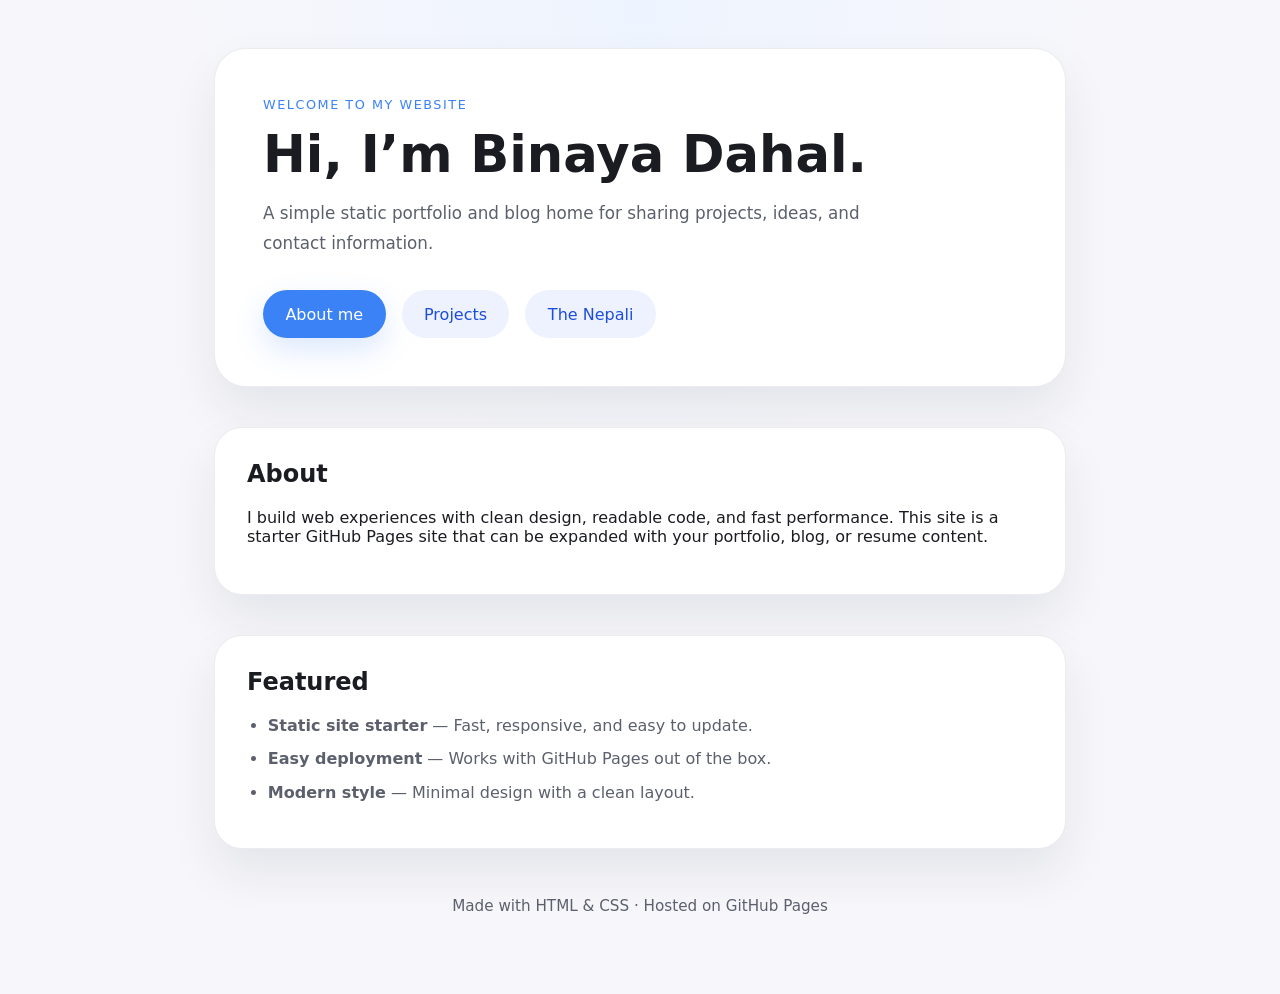
==== index.html @ 52baefce "Publish the Nepali page" ====
<!DOCTYPE html>
<html lang="en">
<head>
  <meta charset="UTF-8" />
  <meta name="viewport" content="width=device-width, initial-scale=1.0" />
  <title>Binaya Dahal</title>
  <link rel="stylesheet" href="styles.css" />
</head>
<body>
  <main class="page-shell">
    <section class="hero">
      <p class="eyebrow">Welcome to my website</p>
      <h1>Hi, I’m Binaya Dahal.</h1>
      <p class="intro">A simple static portfolio and blog home for sharing projects, ideas, and contact information.</p>
      <div class="actions">
        <a href="#about" class="button">About me</a>
        <a href="#projects" class="button button-secondary">Projects</a>
        <a href="the-nepali.html" class="button button-secondary">The Nepali</a>
      </div>
    </section>

    <section id="about" class="section-card">
      <h2>About</h2>
      <p>I build web experiences with clean design, readable code, and fast performance. This site is a starter GitHub Pages site that can be expanded with your portfolio, blog, or resume content.</p>
    </section>

    <section id="projects" class="section-card">
      <h2>Featured</h2>
      <ul class="feature-list">
        <li><strong>Static site starter</strong> — Fast, responsive, and easy to update.</li>
        <li><strong>Easy deployment</strong> — Works with GitHub Pages out of the box.</li>
        <li><strong>Modern style</strong> — Minimal design with a clean layout.</li>
      </ul>
    </section>

    <footer class="footer">
      <p>Made with HTML &amp; CSS · Hosted on GitHub Pages</p>
    </footer>
  </main>
</body>
</html>
---- styles.css ----
:root {
  color-scheme: light;
  --bg: #f7f7fb;
  --surface: #ffffff;
  --text: #1b1c21;
  --muted: #5c606d;
  --primary: #3b82f6;
  --primary-strong: #1d4ed8;
  --border: rgba(15, 23, 42, 0.08);
  --shadow: 0 24px 48px rgba(15, 23, 42, 0.08);
  font-family: Inter, system-ui, -apple-system, BlinkMacSystemFont, "Segoe UI", sans-serif;
}

* {
  box-sizing: border-box;
}

html {
  scroll-behavior: smooth;
}

body {
  margin: 0;
  min-height: 100vh;
  background: radial-gradient(circle at top, #eef4ff, transparent 40%), var(--bg);
  color: var(--text);
}

.page-shell {
  max-width: 900px;
  margin: 0 auto;
  padding: 3rem 1.5rem 4rem;
}

.hero {
  background: var(--surface);
  border: 1px solid var(--border);
  border-radius: 32px;
  box-shadow: var(--shadow);
  padding: 3rem;
}

.eyebrow {
  margin: 0 0 1rem;
  color: var(--primary);
  letter-spacing: 0.12em;
  text-transform: uppercase;
  font-size: 0.8rem;
}

h1 {
  margin: 0 0 1rem;
  font-size: clamp(2.5rem, 4vw, 4rem);
  line-height: 1.05;
}

.intro {
  margin: 0 0 2rem;
  max-width: 40rem;
  color: var(--muted);
  font-size: 1.05rem;
  line-height: 1.8;
}

.actions {
  display: flex;
  flex-wrap: wrap;
  gap: 1rem;
}

.button {
  display: inline-flex;
  align-items: center;
  justify-content: center;
  min-height: 3rem;
  padding: 0 1.4rem;
  border-radius: 999px;
  text-decoration: none;
  color: #ffffff;
  background: var(--primary);
  box-shadow: 0 12px 30px rgba(59, 130, 246, 0.18);
  transition: transform 0.2s ease, box-shadow 0.2s ease;
}

.button:hover,
.button:focus-visible {
  transform: translateY(-1px);
  box-shadow: 0 16px 34px rgba(59, 130, 246, 0.2);
}

.button-secondary {
  background: #eef2ff;
  color: var(--primary-strong);
  box-shadow: none;
}

.section-card {
  margin-top: 2.5rem;
  background: var(--surface);
  border: 1px solid var(--border);
  border-radius: 28px;
  padding: 2rem;
  box-shadow: var(--shadow);
}

.section-card h2 {
  margin-top: 0;
}

.feature-list {
  margin: 1rem 0 0;
  padding-left: 1.3rem;
  color: var(--muted);
}

.feature-list li {
  margin-bottom: 0.9rem;
}

.footer {
  margin-top: 3rem;
  text-align: center;
  color: var(--muted);
  font-size: 0.95rem;
}

@media (max-width: 640px) {
  .page-shell {
    padding: 2rem 1rem 3rem;
  }

  .hero,
  .section-card {
    padding: 2rem;
  }
}
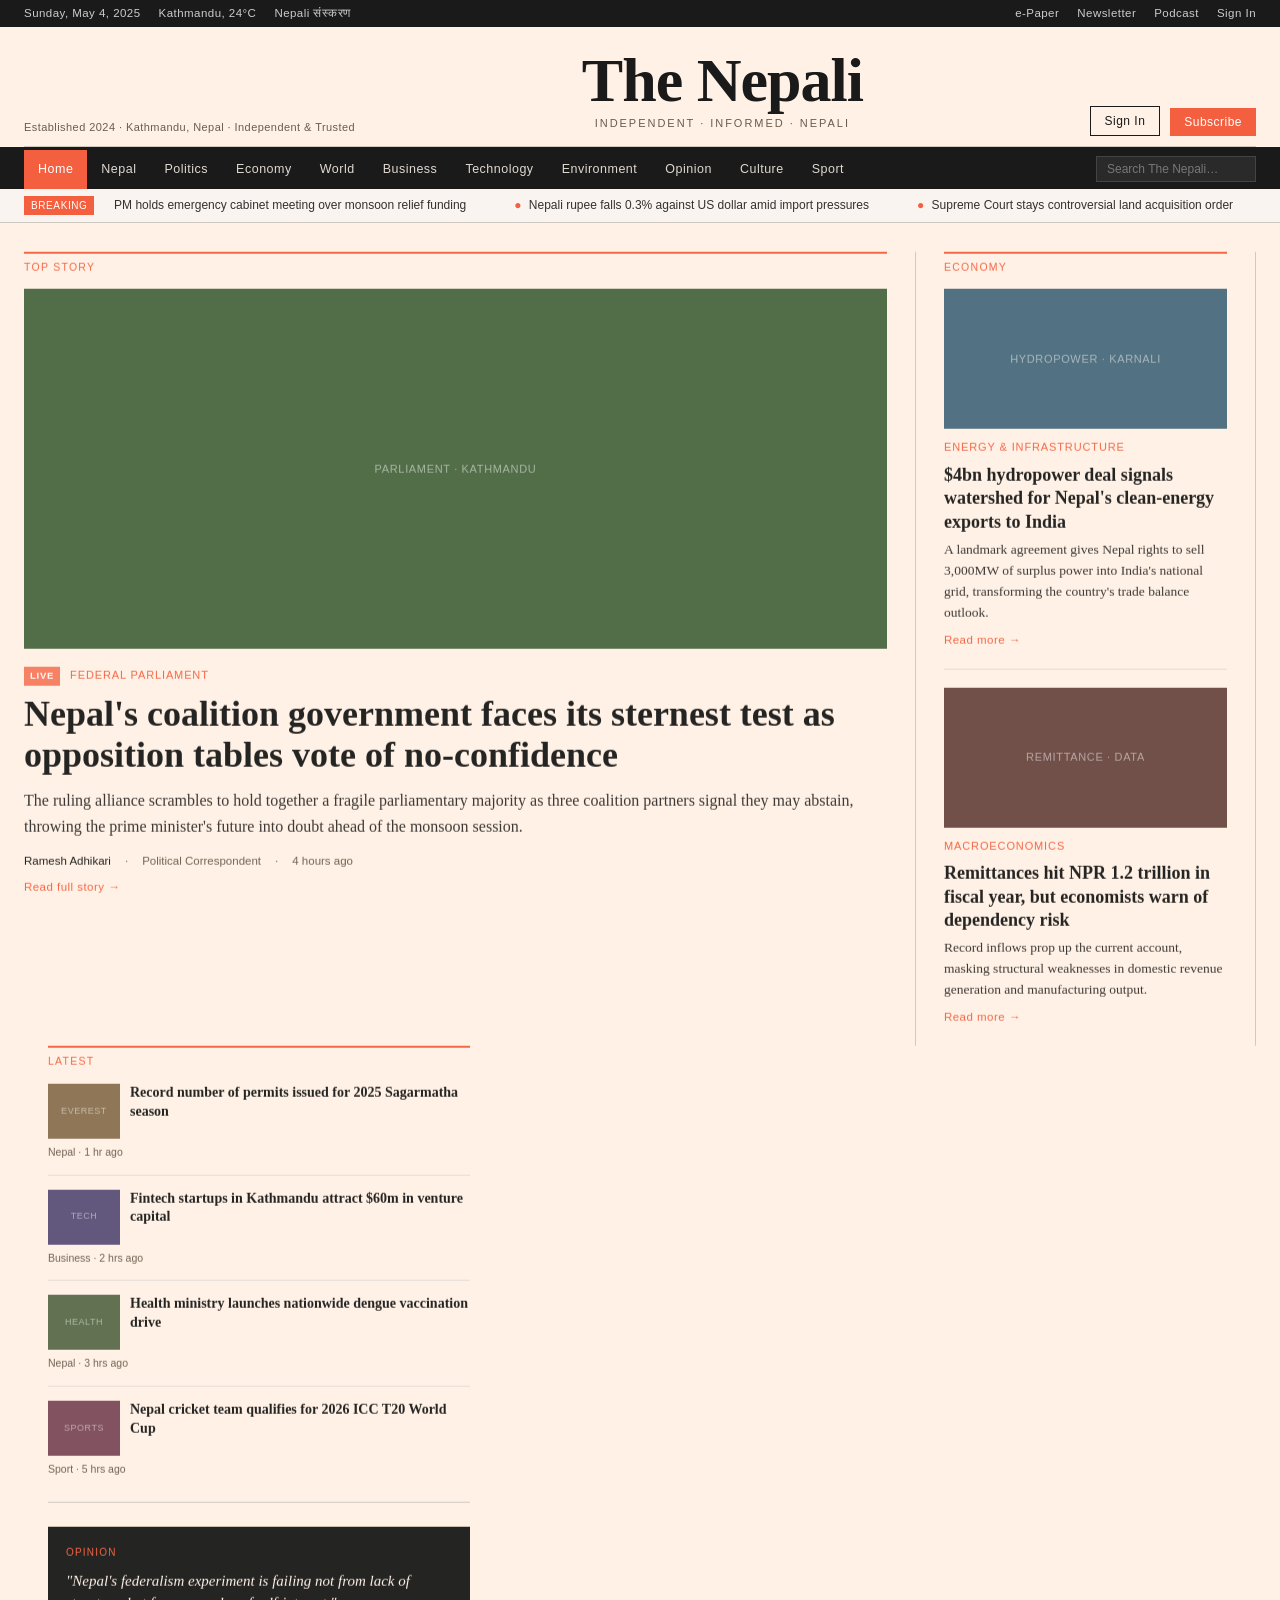
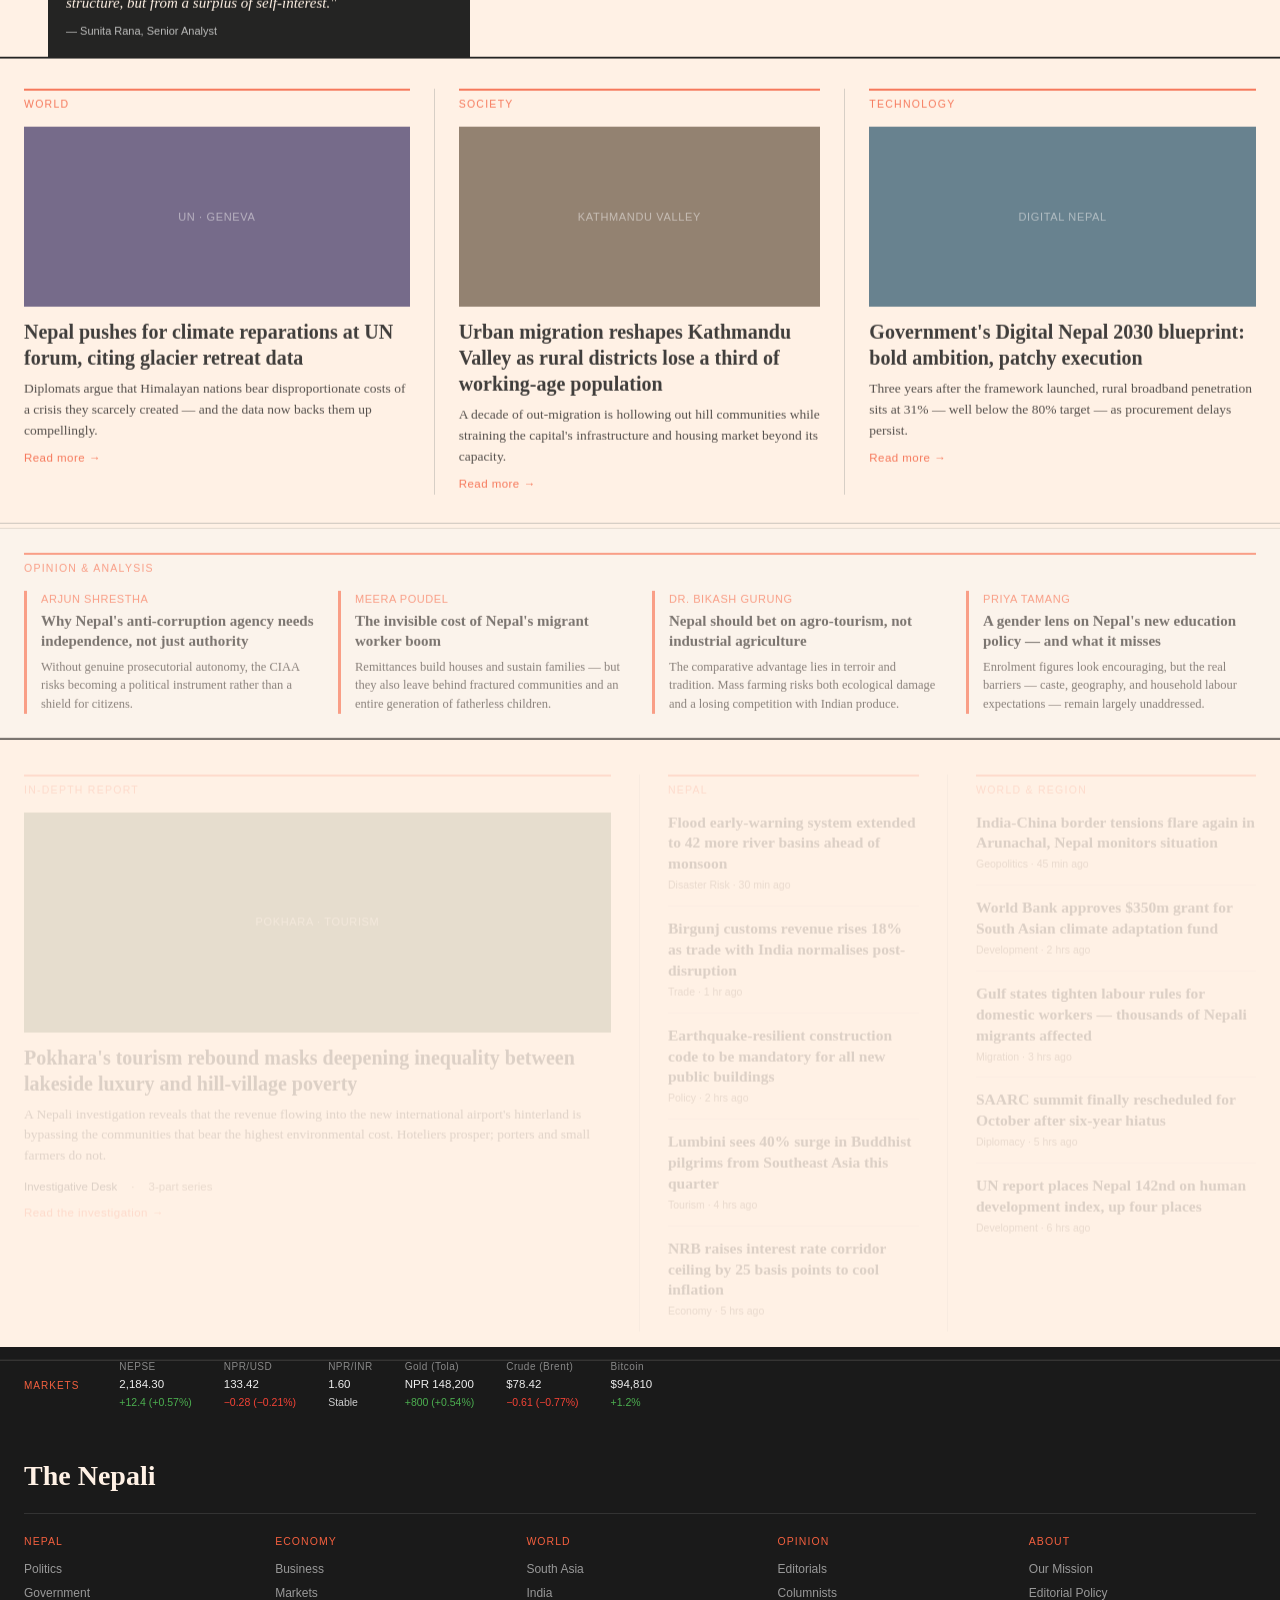
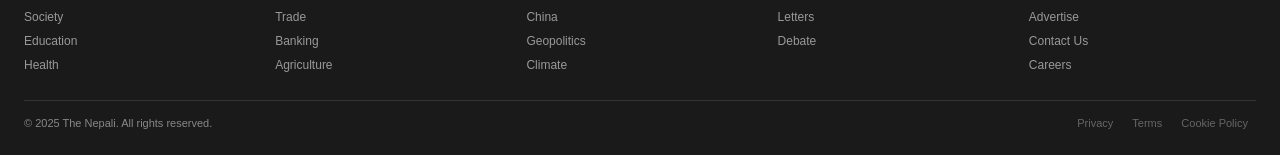
==== commit 9393bfd9: "Update The Nepali homepage design" ====
--- a/index.html
+++ b/index.html
@@ -2,40 +2,10 @@
 <html lang="en">
 <head>
   <meta charset="UTF-8" />
-  <meta name="viewport" content="width=device-width, initial-scale=1.0" />
-  <title>Binaya Dahal</title>
-  <link rel="stylesheet" href="styles.css" />
+  <meta http-equiv="refresh" content="0;url=the-nepali.html" />
+  <title>The Nepali – Independent Journalism</title>
 </head>
 <body>
-  <main class="page-shell">
-    <section class="hero">
-      <p class="eyebrow">Welcome to my website</p>
-      <h1>Hi, I’m Binaya Dahal.</h1>
-      <p class="intro">A simple static portfolio and blog home for sharing projects, ideas, and contact information.</p>
-      <div class="actions">
-        <a href="#about" class="button">About me</a>
-        <a href="#projects" class="button button-secondary">Projects</a>
-        <a href="the-nepali.html" class="button button-secondary">The Nepali</a>
-      </div>
-    </section>
-
-    <section id="about" class="section-card">
-      <h2>About</h2>
-      <p>I build web experiences with clean design, readable code, and fast performance. This site is a starter GitHub Pages site that can be expanded with your portfolio, blog, or resume content.</p>
-    </section>
-
-    <section id="projects" class="section-card">
-      <h2>Featured</h2>
-      <ul class="feature-list">
-        <li><strong>Static site starter</strong> — Fast, responsive, and easy to update.</li>
-        <li><strong>Easy deployment</strong> — Works with GitHub Pages out of the box.</li>
-        <li><strong>Modern style</strong> — Minimal design with a clean layout.</li>
-      </ul>
-    </section>
-
-    <footer class="footer">
-      <p>Made with HTML &amp; CSS · Hosted on GitHub Pages</p>
-    </footer>
-  </main>
+  <p>Redirecting to <a href="the-nepali.html">The Nepali</a>…</p>
 </body>
 </html>
